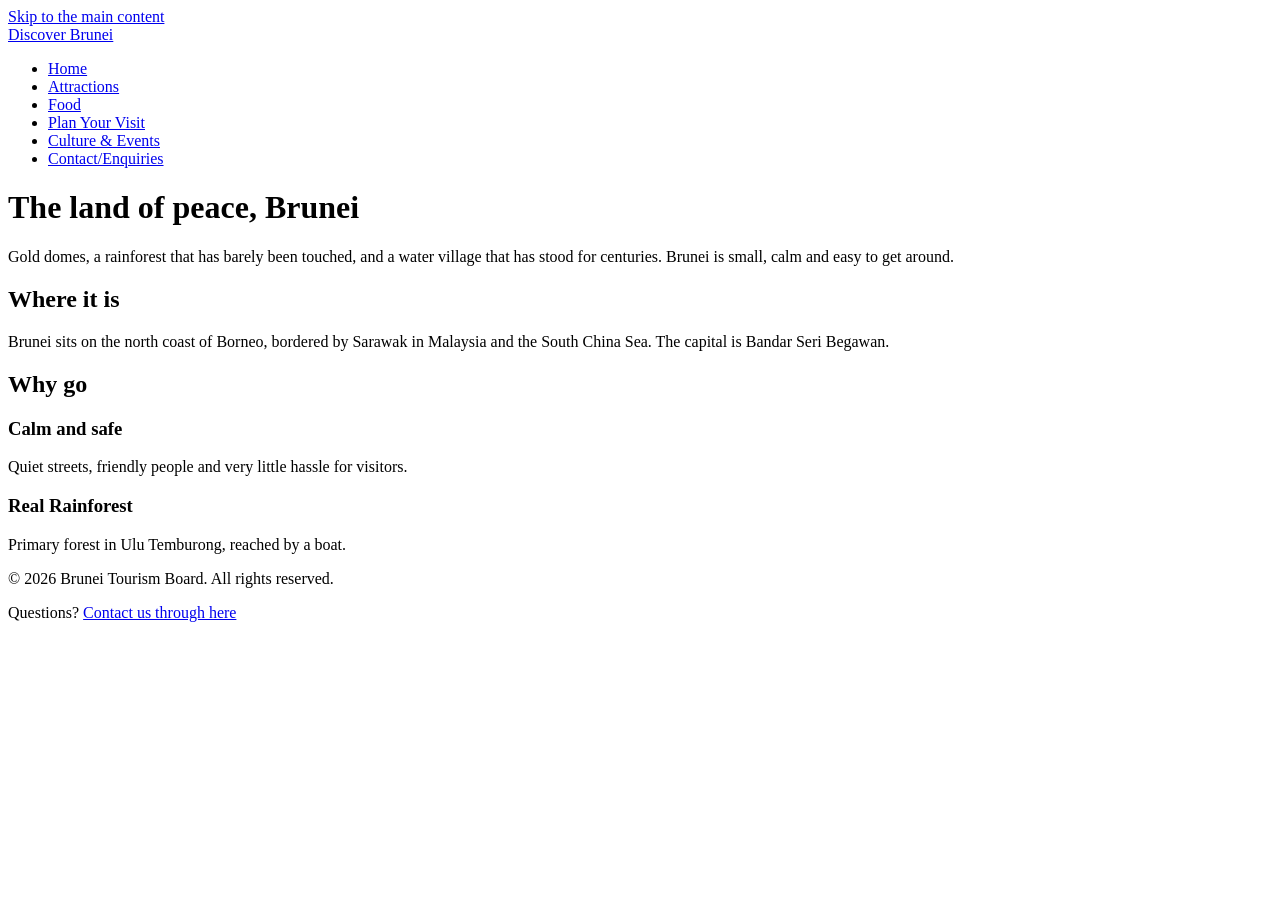
==== index.html @ cb4db05c "Add home page content and fix page structure" ====
<!DOCTYPE html>
<html lang="en">

<head>
    <meta charset="UTF-8">
    <meta name="viewport" content="width=device-width, initial-scale=1.0">
    <title>Discovering the land of peace, Brunei.</title>
    <link rel="stylesheet" href="style.css">
    <script src="script.js"></script>
</head>

<body>
    <!--Skip link: lets keyboard and screen reader users jump past the nav -->
    <a href="#main">Skip to the main content</a>

    <!-- Header and navigation -->
    <header>
        <a href="index.html">Discover Brunei</a>
            <nav>
                <ul>
                    <li><a href="index.html" aria-current="page">Home</a></li>
                    <li><a href="attractions.html">Attractions</a></li>
                    <li><a href="food.html">Food</a></li>
                    <li><a href="plan-your-visit.html">Plan Your Visit</a></li>
                    <li><a href="culture-events.html">Culture & Events</a></li>
                    <li><a href="contact.html">Contact/Enquiries</a></li>
                </ul>
            </nav>
    </header>
            
    <!-- Main content -->
    <main id="main">


        <div class="hero">
            <div class="wrap">
                <h1>The land of peace, Brunei</h1>
                <p>Gold domes, a rainforest that has barely been touched, and a water village that has stood for centuries.
                    Brunei is small, calm and easy to get around.</p>
                
            </div>
            </div>

                <!-- These 3 cards summarising the main reasons to visit Brunei -->
                <section>
                    <div class="wrap">
                        <h2>Where it is</h2>
                        <p>Brunei sits on the north coast of Borneo, bordered by Sarawak in Malaysia and the South China Sea.
                            The capital is Bandar Seri Begawan.</p>
                        
                    <h2>Why go</h2>
                        
                    <div class="grid">
                    <div class="card">
                        <h3>Calm and safe</h3>
                        <p>Quiet streets, friendly people and very little hassle for visitors.</p>
                    </div>
                    <div class="card">
                        <h3>Real Rainforest</h3>
                        <p>Primary forest in Ulu Temburong, reached by a boat.</p>
                    </div>
                </section>
            </main>
                    
    <footer>
        <p>&copy; 2026 Brunei Tourism Board. All rights reserved.</p>
        <p>Questions? <a href="contact.html">Contact us through here</a></p>
    </footer>
</body>

</html>
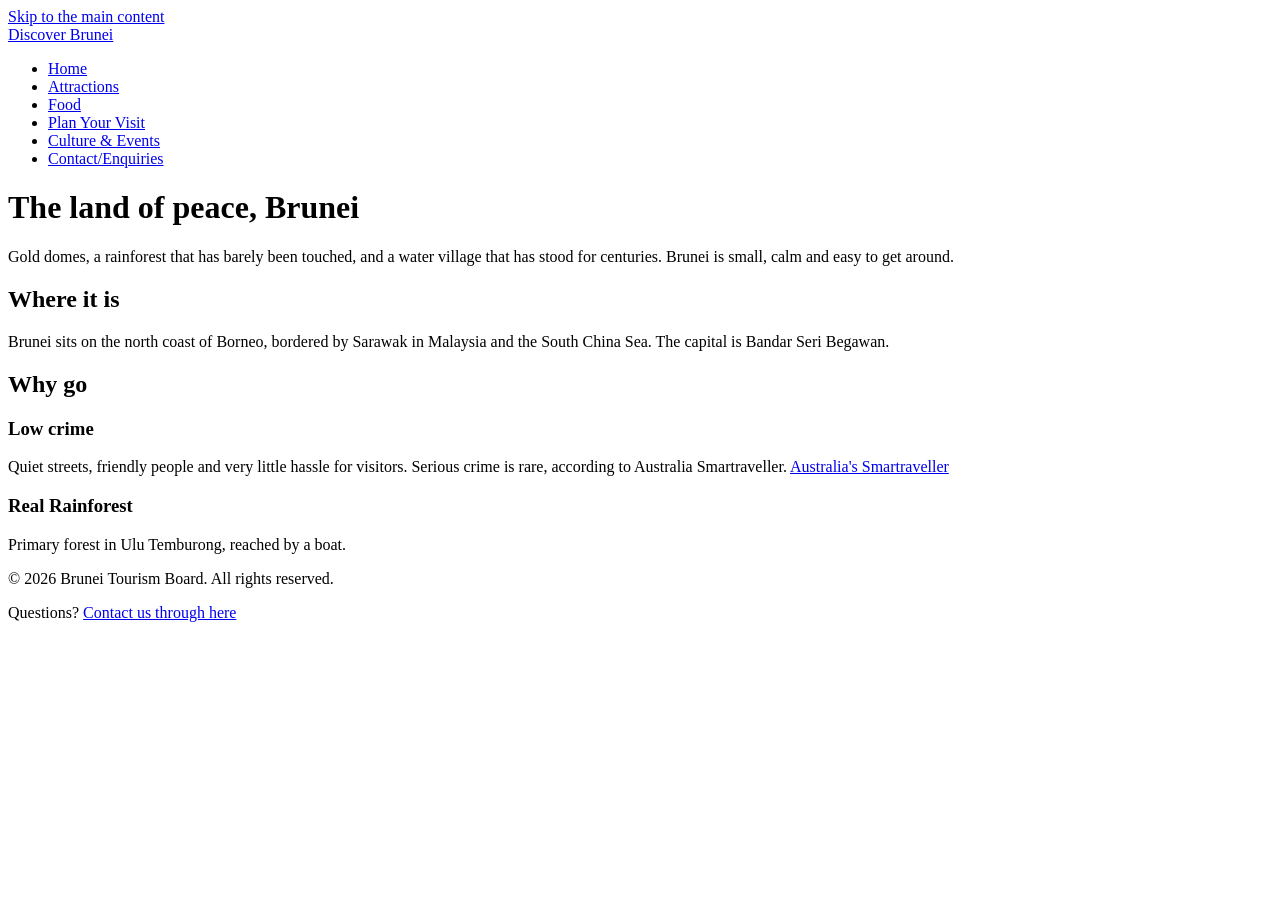
==== commit 20010367: "Add sourced safety claim and attractions link to home page" ====
--- a/index.html
+++ b/index.html
@@ -16,18 +16,18 @@
     <!-- Header and navigation -->
     <header>
         <a href="index.html">Discover Brunei</a>
-            <nav>
-                <ul>
-                    <li><a href="index.html" aria-current="page">Home</a></li>
-                    <li><a href="attractions.html">Attractions</a></li>
-                    <li><a href="food.html">Food</a></li>
-                    <li><a href="plan-your-visit.html">Plan Your Visit</a></li>
-                    <li><a href="culture-events.html">Culture & Events</a></li>
-                    <li><a href="contact.html">Contact/Enquiries</a></li>
-                </ul>
-            </nav>
+        <nav>
+            <ul>
+                <li><a href="index.html" aria-current="page">Home</a></li>
+                <li><a href="attractions.html">Attractions</a></li>
+                <li><a href="food.html">Food</a></li>
+                <li><a href="plan-your-visit.html">Plan Your Visit</a></li>
+                <li><a href="culture-events.html">Culture & Events</a></li>
+                <li><a href="contact.html">Contact/Enquiries</a></li>
+            </ul>
+        </nav>
     </header>
-            
+
     <!-- Main content -->
     <main id="main">
 
@@ -35,33 +35,38 @@
         <div class="hero">
             <div class="wrap">
                 <h1>The land of peace, Brunei</h1>
-                <p>Gold domes, a rainforest that has barely been touched, and a water village that has stood for centuries.
+                <p>Gold domes, a rainforest that has barely been touched, and a water village that has stood for
+                    centuries.
                     Brunei is small, calm and easy to get around.</p>
-                
+
             </div>
-            </div>
+        </div>
 
-                <!-- These 3 cards summarising the main reasons to visit Brunei -->
-                <section>
-                    <div class="wrap">
-                        <h2>Where it is</h2>
-                        <p>Brunei sits on the north coast of Borneo, bordered by Sarawak in Malaysia and the South China Sea.
-                            The capital is Bandar Seri Begawan.</p>
-                        
-                    <h2>Why go</h2>
-                        
-                    <div class="grid">
+        <!-- These 3 cards summarising the main reasons to visit Brunei -->
+        <section>
+            <div class="wrap">
+                <h2>Where it is</h2>
+                <p>Brunei sits on the north coast of Borneo, bordered by Sarawak in Malaysia and the South China Sea.
+                    The capital is Bandar Seri Begawan.</p>
+
+                <h2>Why go</h2>
+
+                <div class="grid">
                     <div class="card">
-                        <h3>Calm and safe</h3>
-                        <p>Quiet streets, friendly people and very little hassle for visitors.</p>
+                        <h3>Low crime</h3>
+                        <p>Quiet streets, friendly people and very little hassle for visitors.
+                            Serious crime is rare, according to Australia Smartraveller.
+                            <!-- External link: opens in a new tab; rel stoops the new tab controlling this page --> <a
+                                href="https://smartraveller.gov.au/destinations/asia/brunei-darussalam" target="_blank"
+                                rel="noopener noreferrer">Australia's Smartraveller</a></p>
                     </div>
                     <div class="card">
                         <h3>Real Rainforest</h3>
                         <p>Primary forest in Ulu Temburong, reached by a boat.</p>
                     </div>
-                </section>
-            </main>
-                    
+        </section>
+    </main>
+
     <footer>
         <p>&copy; 2026 Brunei Tourism Board. All rights reserved.</p>
         <p>Questions? <a href="contact.html">Contact us through here</a></p>
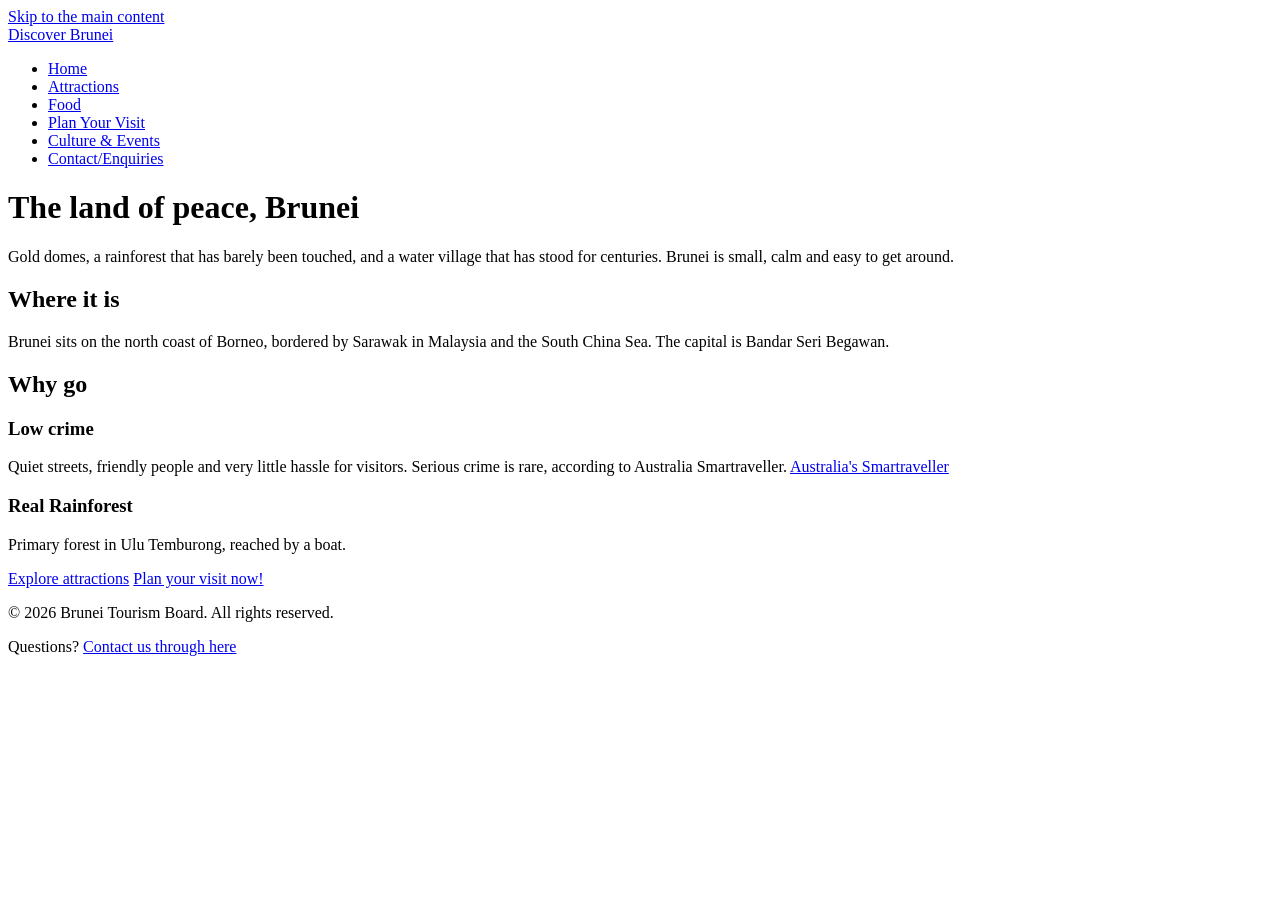
==== commit c310cd80: "Add sourced safety claim and attractions link to home page" ====
--- a/index.html
+++ b/index.html
@@ -64,6 +64,13 @@
                         <h3>Real Rainforest</h3>
                         <p>Primary forest in Ulu Temburong, reached by a boat.</p>
                     </div>
+                </div>
+
+                    <p>
+                        <a class="btn" href="attractions.html">Explore attractions</a>
+                        <a class="btn" href="plan-your-visit.html">Plan your visit now!</a>
+                    </p>
+                </div>
         </section>
     </main>
 
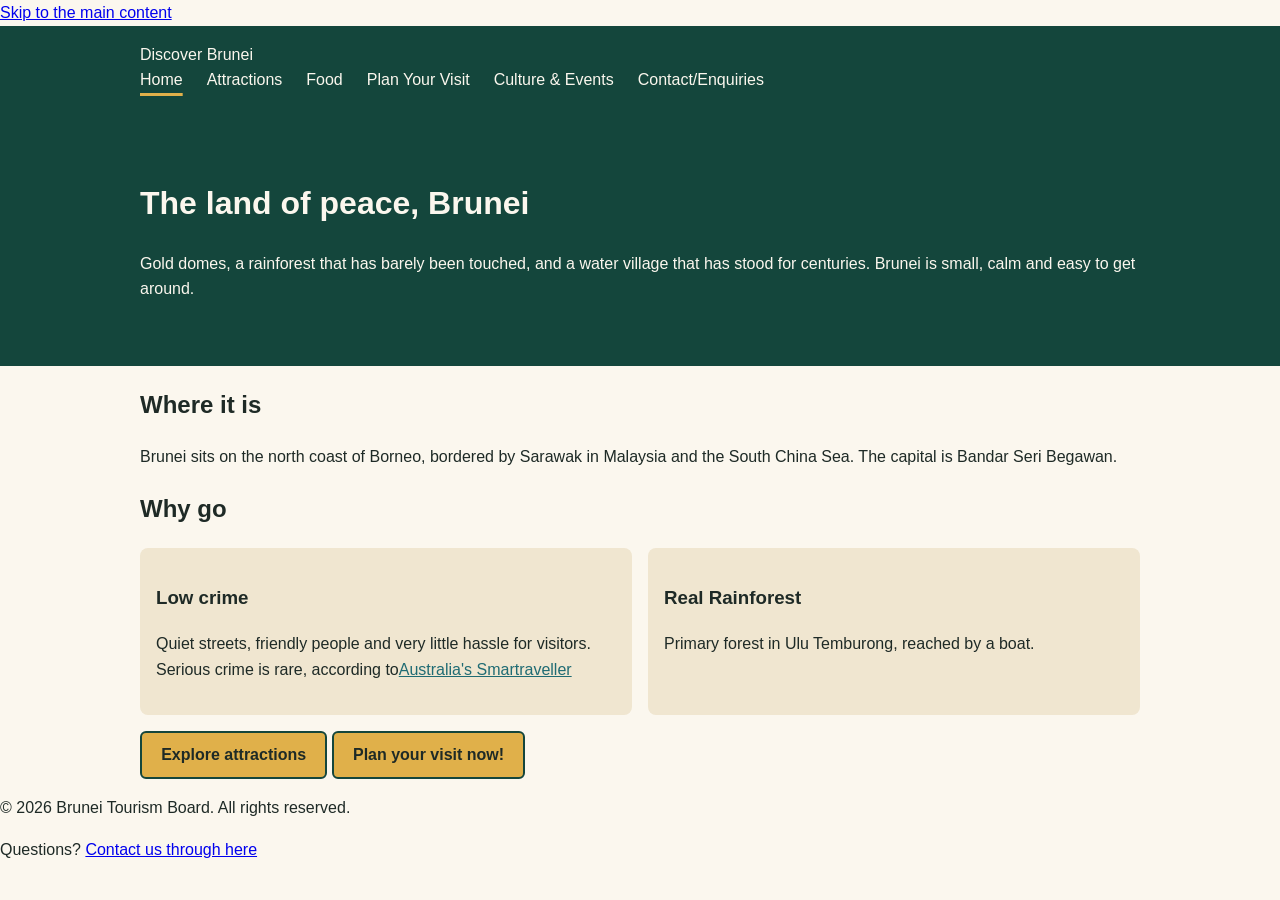
==== commit 50e7e6da: "Add base styles, nav, hero, cards and buttons." ====
--- a/index.html
+++ b/index.html
@@ -15,6 +15,7 @@
 
     <!-- Header and navigation -->
     <header>
+        <div class="wrap">
         <a href="index.html">Discover Brunei</a>
         <nav>
             <ul>
@@ -26,7 +27,8 @@
                 <li><a href="contact.html">Contact/Enquiries</a></li>
             </ul>
         </nav>
-    </header>
+    </div>
+</header>
 
     <!-- Main content -->
     <main id="main">
@@ -54,11 +56,9 @@
                 <div class="grid">
                     <div class="card">
                         <h3>Low crime</h3>
+                        <!-- External link: opens in a new tab; rel stoops the new tab controlling this page --> 
                         <p>Quiet streets, friendly people and very little hassle for visitors.
-                            Serious crime is rare, according to Australia Smartraveller.
-                            <!-- External link: opens in a new tab; rel stoops the new tab controlling this page --> <a
-                                href="https://smartraveller.gov.au/destinations/asia/brunei-darussalam" target="_blank"
-                                rel="noopener noreferrer">Australia's Smartraveller</a></p>
+                            Serious crime is rare, according to<a href="https://smartraveller.gov.au/destinations/asia/brunei-darussalam" target="_blank" rel="noopener noreferrer">Australia's Smartraveller</a></p>
                     </div>
                     <div class="card">
                         <h3>Real Rainforest</h3>
--- a/style.css
+++ b/style.css
@@ -0,0 +1,101 @@
+:root {
+    --green: #14463C;
+    --gold: #E0B04A;
+    --ivory: #FBF7EE;
+    --sand: #F0E6D0;
+    --ink: #1E2A26;
+    --teal: #1F6B73;
+}
+
+body {
+    margin: 0;
+    background-color: var(--ivory);
+    color: var(--ink);
+    font-family: Arial, sans-serif;
+    line-height: 1.6;
+}
+
+header {
+    background-color: var(--green);
+    color: var(--ivory);
+    padding: 1rem;
+}
+
+header a {
+    color: var(--ivory);
+    text-decoration: none;
+}
+
+header a:hover {
+    color: var(--gold);
+}
+
+nav ul {
+    list-style: none;
+    display: flex;
+    gap: 1.5rem;
+    margin: 0;
+    padding: 0;
+}
+
+a[aria-current="page"] {
+    text-decoration: underline;
+    text-decoration-color: var(--gold);
+    text-decoration-thickness: 3px;
+    text-underline-offset: 8px;
+}
+
+.wrap {
+    max-width: 1000px;
+    margin: 0 auto;
+    padding: 0 1rem;
+}
+
+.hero {
+    background-color: var(--green);
+    color: var(--ivory);
+    padding: 3rem 0;
+}
+
+main a {
+    color: var(--teal);
+}
+
+.grid {
+    display: grid;
+    grid-template-columns: repeat(auto-fit, minmax(220px, 1fr));
+    gap: 1rem;
+}
+
+.card {
+    background-color: var(--sand);
+    padding: 1rem;
+    border-radius: 8px;
+}
+
+.btn {
+    display: inline-block;
+    background-color: var(--gold);
+    color: var(--ink);
+    border: 2px solid var(--green);
+    padding: 0.6rem 1.2rem;
+    border-radius: 6px;
+    text-decoration: none;
+    font-weight: bold;
+}
+
+.btn:hover {
+    background-color: var(--green);
+    color: var(--ivory);
+}
+
+a:focus-visible {
+    outline-width: 3px;
+    outline-style: solid;
+    outline-color: var(--gold);
+    outline-offset:2px;
+}
+
+main a:focus-visible {
+    outline-color: var(--green);
+}
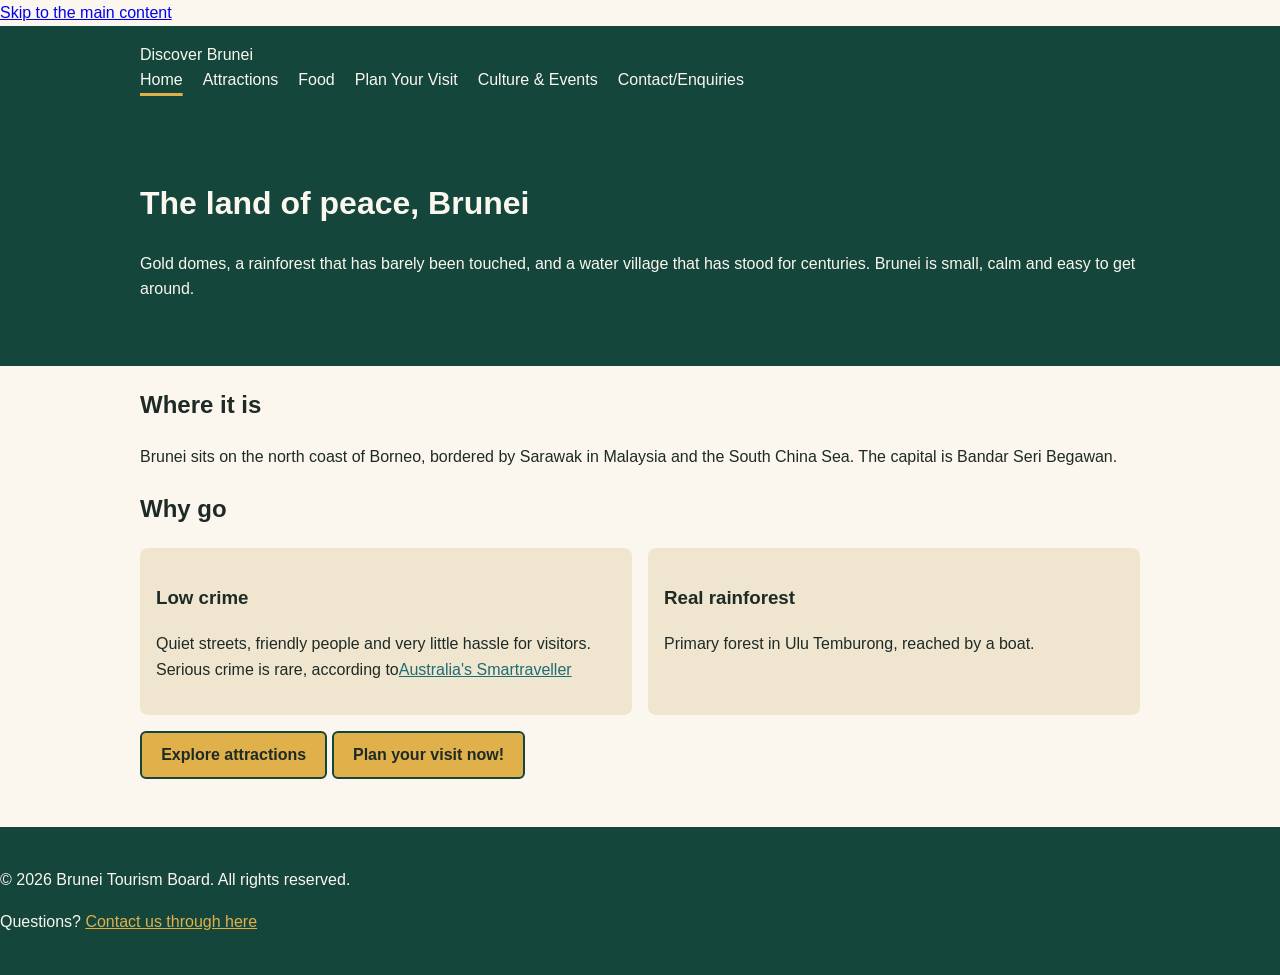
==== commit 2da4ac1e: "Make navigation wrap on small screens." ====
--- a/index.html
+++ b/index.html
@@ -61,7 +61,7 @@
                             Serious crime is rare, according to<a href="https://smartraveller.gov.au/destinations/asia/brunei-darussalam" target="_blank" rel="noopener noreferrer">Australia's Smartraveller</a></p>
                     </div>
                     <div class="card">
-                        <h3>Real Rainforest</h3>
+                        <h3>Real rainforest</h3>
                         <p>Primary forest in Ulu Temburong, reached by a boat.</p>
                     </div>
                 </div>
--- a/style.css
+++ b/style.css
@@ -33,9 +33,14 @@
 nav ul {
     list-style: none;
     display: flex;
-    gap: 1.5rem;
+    flex-wrap: wrap;
+    gap: 0.5rem 1.25rem;
     margin: 0;
     padding: 0;
+}
+
+nav a {
+    white-space:nowrap;
 }
 
 a[aria-current="page"] {
@@ -98,4 +103,15 @@
 
 main a:focus-visible {
     outline-color: var(--green);
+}
+
+footer {
+    background-color: var(--green);
+    color: var(--ivory);
+    padding: 1.5rem 0;
+    margin-top: 3rem;
+}
+
+footer a {
+    color: var(--gold);
 }
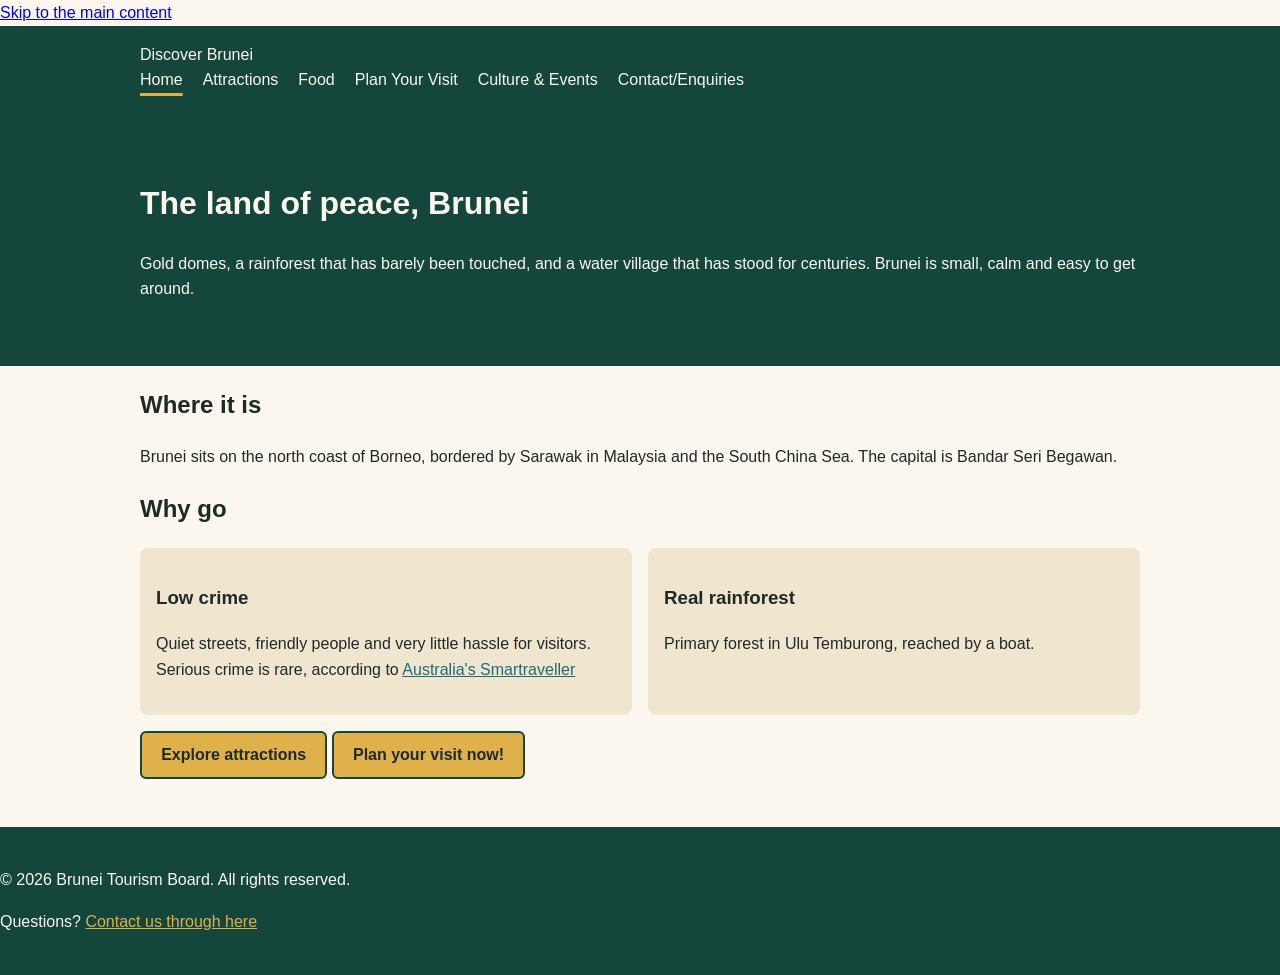
==== commit 7963981c: "Add changes to attractions page" ====
--- a/index.html
+++ b/index.html
@@ -58,7 +58,7 @@
                         <h3>Low crime</h3>
                         <!-- External link: opens in a new tab; rel stoops the new tab controlling this page --> 
                         <p>Quiet streets, friendly people and very little hassle for visitors.
-                            Serious crime is rare, according to<a href="https://smartraveller.gov.au/destinations/asia/brunei-darussalam" target="_blank" rel="noopener noreferrer">Australia's Smartraveller</a></p>
+                            Serious crime is rare, according to <a href="https://smartraveller.gov.au/destinations/asia/brunei-darussalam" target="_blank" rel="noopener noreferrer">Australia's Smartraveller</a></p>
                     </div>
                     <div class="card">
                         <h3>Real rainforest</h3>
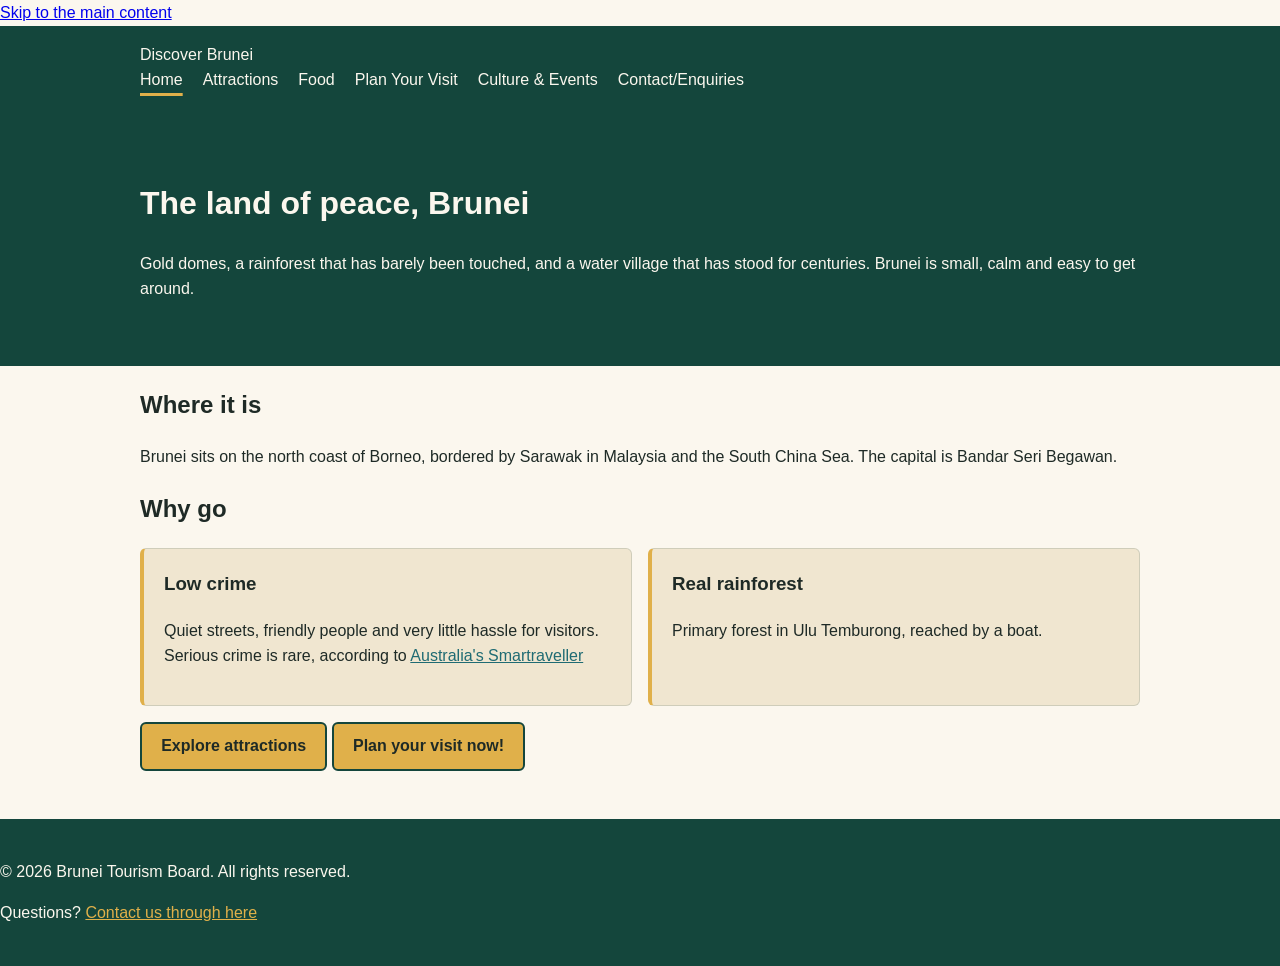
==== commit bd8f269d: "Add plan your visit content" ====
--- a/index.html
+++ b/index.html
@@ -17,7 +17,7 @@
     <header>
         <div class="wrap">
         <a href="index.html">Discover Brunei</a>
-        <nav>
+        <nav aria-label="Main">
             <ul>
                 <li><a href="index.html" aria-current="page">Home</a></li>
                 <li><a href="attractions.html">Attractions</a></li>
--- a/style.css
+++ b/style.css
@@ -5,6 +5,7 @@
     --sand: #F0E6D0;
     --ink: #1E2A26;
     --teal: #1F6B73;
+    --card-bg: var(--sand);
 }
 
 body {
@@ -73,10 +74,21 @@
 }
 
 .card {
-    background-color: var(--sand);
-    padding: 1rem;
-    border-radius: 8px;
+    background-color: var(--card-bg);
+    padding: 1.25rem;
+    border-radius: 6px;
+    border: 1px solid rgba(20, 70, 60, 0.15);
+    border-left: 4px solid var(--gold);
 }
+
+.card h3 {
+    margin-top: 0;
+}
+
+.card p {
+    max-width: none;
+}
+
 
 .btn {
     display: inline-block;
